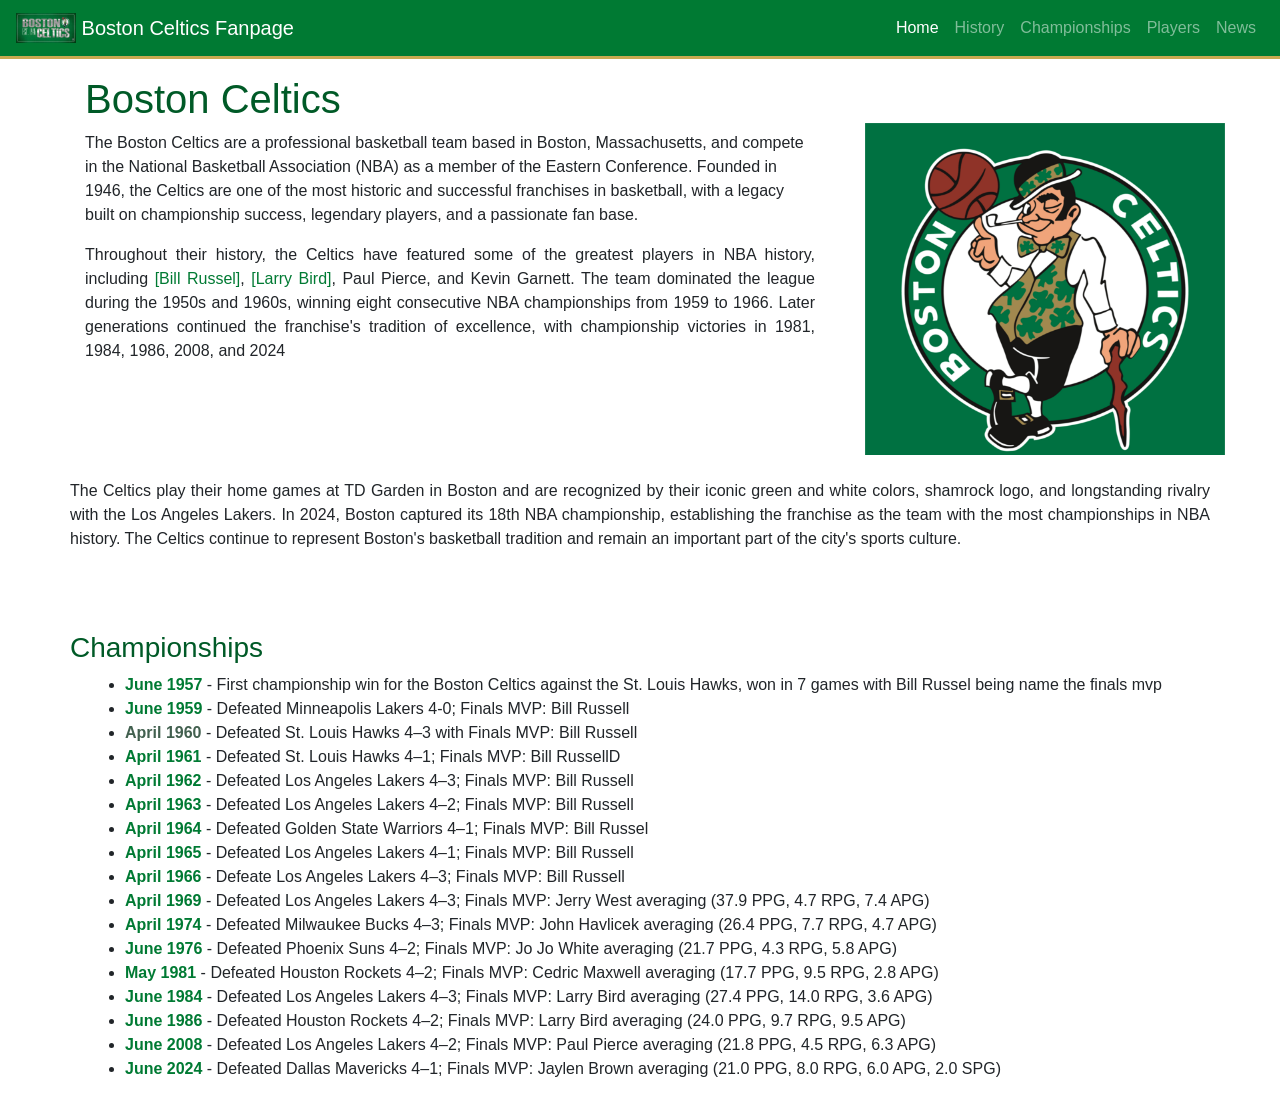
==== index.html @ cb319377 "wq" ====
<!doctype html>
<html lang="en">
  <head>
    <!-- Required meta tags -->
    <meta charset="utf-8">
    <meta name="viewport" content="width=device-width, initial-scale=1, shrink-to-fit=no">

    <!-- Bootstrap CSS -->
		<link rel="stylesheet" href="styles.css">
    <link rel="stylesheet" href="https://stackpath.bootstrapcdn.com/bootstrap/4.3.1/css/bootstrap.min.css" integrity="sha384-ggOyR0iXCbMQv3Xipma34MD+dH/1fQ784/j6cY/iJTQUOhcWr7x9JvoRxT2MZw1T" crossorigin="anonymous">

    <title>Tarikul Islam Papon's Homepage</title>
	<link rel="icon" href="img/icon.png" type="image/png" />
  </head>
  <body>
  	<!-- Navigation start -->
	<nav class="navbar navbar-expand-lg navbar-dark site-nav sticky-top">
	<a class="navbar-brand" href="index.html">
		<img src="img/5a8b44741927cd6b01dfcb63e30c7c65.jpg" width="60" height="30" class="d-inline-block align-top" alt="">
	  	Boston Celtics Fanpage
	</a>
  <button class="navbar-toggler" type="button" data-toggle="collapse" data-target="#navbarSupportedContent" aria-controls="navbarSupportedContent" aria-expanded="false" aria-label="Toggle navigation">
    <span class="navbar-toggler-icon"></span>
  </button>

 
  <div class="collapse navbar-collapse" id="navbarSupportedContent">
    <ul class="navbar-nav ml-auto text-right">
      <li class="nav-item active">
        <a class="nav-link" href="index.html">Home <span class="sr-only">(current)</span></a>
      </li>

      <!-- <li class="nav-item dropdown">
        <a class="nav-link dropdown-toggle" href="#" id="navbarDropdown" role="button" data-toggle="dropdown" aria-haspopup="true" aria-expanded="false">
          Research
        </a>
        <div class="dropdown-menu" aria-labelledby="navbarDropdown">
          <a class="dropdown-item" href="#research">Overview</a>
          <a class="dropdown-item" href="#projects">Current Projects</a>
          <a class="dropdown-item" href="publications.html">Publications</a>
        </div>
      </li> -->
      </li>
      <li class="nav-item">
        <a class="nav-link" href="history.html">History</a>
      </li>
      <li class="nav-item">
				<a class="nav-link" href="#championships">Championships</a>
      </li>
	  <li class="nav-item">
        <a class="nav-link" href="Players">Players</a>
      </li>
	  <li class="nav-item">
        <a class="nav-link" href='News' target="_blank">News</a>
      </li>
      <!--
      <li class="nav-item dropdown">
        <a class="nav-link dropdown-toggle" href="#" id="navbarDropdown" role="button" data-toggle="dropdown" aria-haspopup="true" aria-expanded="false">
          Projects
        </a>
        <div class="dropdown-menu" aria-labelledby="navbarDropdown">
          <a class="dropdown-item" href="#">Academic Projects</a>
          <a class="dropdown-item" href="#">Consultancy</a>
        </div>
      </li>
      <li class="nav-item">
        <a class="nav-link" href="#">Teaching</a>
      </li>
      <li class="nav-item">
        <a class="nav-link" href="#">Education</a>
      </li>
      <li class="nav-item">
        <a class="nav-link" href="#">Contact</a>
      </li>
  		-->
    </ul>
    
  </div>
</nav>

<!-- Navigation end -->
		<div class="container mt-3">
		  <div class="row">
		    <div class="col-lg-8 col-md-8">
		      <h1>Boston Celtics </h1
		      <p align="justify">
		      	The Boston Celtics are a professional basketball team based in Boston, Massachusetts, and compete in the National Basketball Association (NBA) as a member of the Eastern Conference. Founded in 1946, the Celtics are one of the most historic and successful franchises in basketball, with a legacy built on championship success, legendary players, and a passionate fan base. </p>

		      	<p align="justify">Throughout their history, the Celtics have featured some of the greatest players in NBA history, including <a href="https://en.wikipedia.org/wiki/Bill_Russell"> [Bill Russel]</a>, <a href="https://en.wikipedia.org/wiki/Larry_Bird"> [Larry Bird]</a>, Paul Pierce, and Kevin Garnett. The team dominated the league during the 1950s and 1960s, winning eight consecutive NBA championships from 1959 to 1966. Later generations continued the franchise's tradition of excellence, with championship victories in 1981, 1984, 1986, 2008, and 2024</p>
				<!-- <p> You can find my CV <a href='pdfs/CV_MTIP.pdf'>here</a>. </p><br/> -->	  
			  </div>
		    <div class="col-lg-4 col-md-4">
		    	<br/>
		      <img src="img/boston-celtics-1996-logo-png_seeklogo-536954.png" width="400" height="380" alt="">
		    </div>

		    <div 
		    	<p align="justify">The Celtics play their home games at TD Garden in Boston and are recognized by their iconic green and white colors, shamrock logo, and longstanding rivalry with the Los Angeles Lakers. In 2024, Boston captured its 18th NBA championship, establishing the franchise as the team with the most championships in NBA history. The Celtics continue to represent Boston's basketball tradition and remain an important part of the city's sports culture.</p><br/>

		    	<h3></h3>
		    	<ul>		    		
		
		    	</ul>
		    	<br/>

		    	<h3 id="championships">Championships</h3>
				  </ul>
				</div>
				<div class='legend-source'></div>
				</div>

				<style type='text/css'>
				  .my-legend .legend-title {
				    text-align: left;
				    margin-bottom: 8px;
				    font-weight: bold;
				    font-size: 90%;
				    }
				  .my-legend .legend-scale ul {
				    margin: 0;
				    padding: 0;
				    float: left;
				    list-style: none;
				    }
				  .my-legend .legend-scale ul li {
				    display: block;
				    float: left;
				    width: 100px;
				    margin-bottom: 6px;
				    text-align: center;
				    font-size: 80%;
				    list-style: none;
				    }
				  .my-legend ul.legend-labels li span {
				    display: block;
				    float: left;
				    height: 15px;
				    width: 100px;
				    }
				  .my-legend .legend-source {
				    font-size: 70%;
				    color: #999;
				    clear: both;
				    }
				  .my-legend a {
				    color: #777;
				    }
				</style>

				  <ul>
				  	<li><font color="Green"><b>June 1957</b></font> - First championship win for the Boston Celtics against the St. Louis Hawks, won in 7 games with Bill Russel being name the finals mvp</li>
				  	<li><font color="Green"><b>June 1959</b></font> - Defeated Minneapolis Lakers 4-0; Finals MVP: Bill Russell </li>
				  	<li><font color="Blue"><b>April 1960</b></font> - Defeated St. Louis Hawks 4–3 with Finals MVP: Bill Russell</li>				  	
				  	<li><font color="Green"><b>April 1961</b></font> - Defeated St. Louis Hawks 4–1; Finals MVP: Bill RussellD</li>
					<li><b><font color="Green">April 1962</font></b> - Defeated Los Angeles Lakers 4–3; Finals MVP: Bill Russell</li>
				  	<li><font color="Green"><b>April 1963</b></font> - Defeated Los Angeles Lakers 4–2; Finals MVP: Bill Russell </li>
				  	<li><font color="Green"><b>April 1964</b></font> - Defeated Golden State Warriors 4–1; Finals MVP: Bill Russel</li>
					<li><font color="Green"><b>April 1965</b></font> - Defeated Los Angeles Lakers 4–1; Finals MVP: Bill Russell</li>
				  	<li><font color="Green"><b>April 1966</b></font> - Defeate Los Angeles Lakers 4–3; Finals MVP: Bill Russell</li>
					<li><font color="Green"><b>April 1969</b></font> - Defeated Los Angeles Lakers 4–3; Finals MVP: Jerry West averaging (37.9 PPG, 4.7 RPG, 7.4 APG)</li>
					<li><font color="Green"><b>April 1974</b></font> - Defeated Milwaukee Bucks 4–3; Finals MVP: John Havlicek averaging (26.4 PPG, 7.7 RPG, 4.7 APG)</li>
					<li><font color="Green"><b>June 1976</b></font> - Defeated Phoenix Suns 4–2; Finals MVP: Jo Jo White averaging (21.7 PPG, 4.3 RPG, 5.8 APG) </li>
					<li><font color="Green"><b>May 1981</b></font> - Defeated Houston Rockets 4–2; Finals MVP: Cedric Maxwell averaging (17.7 PPG, 9.5 RPG, 2.8 APG)</li>
					<li><font color="Green"><b>June 1984</b></font> - Defeated Los Angeles Lakers 4–3; Finals MVP: Larry Bird averaging (27.4 PPG, 14.0 RPG, 3.6 APG)</li>
					<li><font color="Green"><b>June 1986</b></font> - Defeated Houston Rockets 4–2; Finals MVP: Larry Bird averaging (24.0 PPG, 9.7 RPG, 9.5 APG)</li>
					<li><font color="Green"><b>June 2008</b></font> - Defeated Los Angeles Lakers 4–2; Finals MVP: Paul Pierce averaging (21.8 PPG, 4.5 RPG, 6.3 APG)</li>
					<li><font color="Green"><b>June 2024</b></font> - Defeated Dallas Mavericks 4–1; Finals MVP: Jaylen Brown averaging (21.0 PPG, 8.0 RPG, 6.0 APG, 2.0 SPG)</li>
				  </ul>

			    <h3
---- styles.css ----
:root {
  --celtics-green: #007a33;
  --celtics-deep-green: #005a27;
  --celtics-gold: #c8a951;
  --page-background: #f7f9f6;
  --body-text: #26352d;
}

body {
  color: var(--body-text);
  background-color: var(--page-background);
}

.site-nav {
  background-color: var(--celtics-green);
  border-bottom: 3px solid var(--celtics-gold);
}

.site-nav .navbar-brand,
.site-nav .nav-link {
  color: #fff;
}

.site-nav .navbar-brand:hover,
.site-nav .nav-link:hover,
.site-nav .nav-link:focus {
  color: var(--celtics-gold);
}

a:not(.btn) {
  color: var(--celtics-green);
}

a:not(.btn):hover {
  color: var(--celtics-deep-green);
}

h1,
h2,
h3 {
  color: var(--celtics-deep-green);
}

.btn-primary {
  color: #fff;
  background-color: var(--celtics-green);
  border-color: var(--celtics-green);
}

.btn-primary:hover,
.btn-primary:focus {
  background-color: var(--celtics-deep-green);
  border-color: var(--celtics-deep-green);
}

.card {
  border-color: #d7e2d9;
}

.card-title {
  color: var(--celtics-deep-green);
}

font[color="Green"] {
  color: var(--celtics-green) !important;
}

font[color="Red"] {
  color: var(--celtics-gold) !important;
}

font[color="Blue"] {
  color: #42604f !important;
}

.my-legend ul.legend-labels li span[style*="background:Green"] {
  background: var(--celtics-green) !important;
}

.my-legend ul.legend-labels li span[style*="background:Red"] {
  background: var(--celtics-gold) !important;
}

.my-legend ul.legend-labels li span[style*="background:Blue"] {
  background: #42604f !important;
}
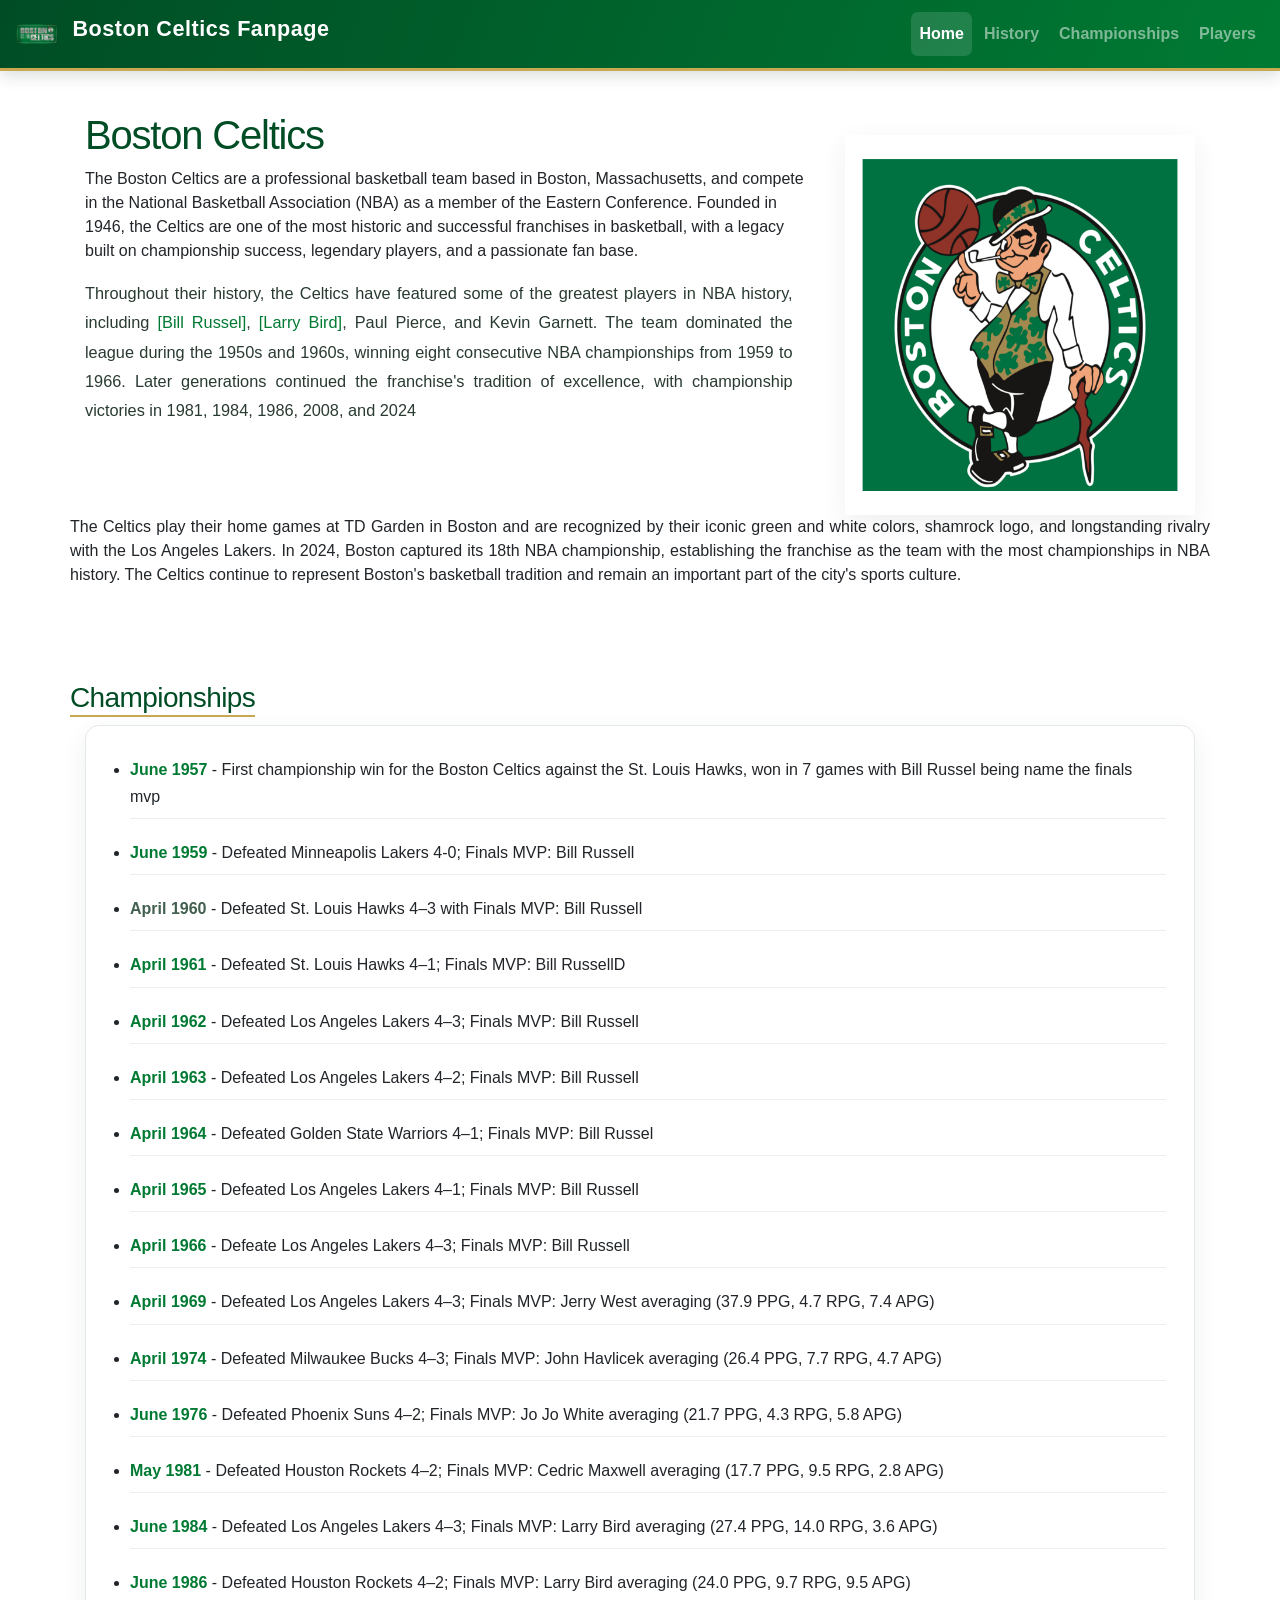
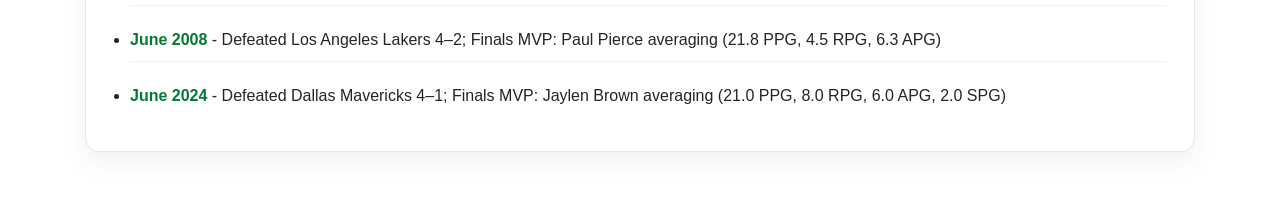
==== commit 62bb6596: "x" ====
--- a/index.html
+++ b/index.html
@@ -48,11 +48,9 @@
 				<a class="nav-link" href="#championships">Championships</a>
       </li>
 	  <li class="nav-item">
-        <a class="nav-link" href="Players">Players</a>
+		<a class="nav-link" href="Players.html">Players</a>
       </li>
-	  <li class="nav-item">
-        <a class="nav-link" href='News' target="_blank">News</a>
-      </li>
+
       <!--
       <li class="nav-item dropdown">
         <a class="nav-link dropdown-toggle" href="#" id="navbarDropdown" role="button" data-toggle="dropdown" aria-haspopup="true" aria-expanded="false">
--- a/styles.css
+++ b/styles.css
@@ -1,24 +1,61 @@
+
 :root {
   --celtics-green: #007a33;
-  --celtics-deep-green: #005a27;
+  --celtics-deep-green: #004d25;
+  --celtics-dark: #123524;
   --celtics-gold: #c8a951;
-  --page-background: #f7f9f6;
-  --body-text: #26352d;
+
+  --page-background: #f4f7f4;
+  --card-background: #ffffff;
+  --body-text: #293b31;
+  --muted-text: #718078;
+  --border-color: #e2eae4;
+
+  --shadow: 0 8px 24px rgba(0, 45, 20, 0.07);
+  --shadow-hover: 0 14px 32px rgba(0, 45, 20, 0.13);
+
+  --transition: all 0.25s ease;
+}
+
+/* General page styling */
+* {
+  box-sizing: border-box;
 }
 
 body {
+  margin: 0;
   color: var(--body-text);
-  background-color: var(--page-background);
-}
-
+  background: var(--page-background);
+  font-family: "Inter", "Segoe UI", Arial, sans-serif;
+  line-height: 1.7;
+  -webkit-font-smoothing: antialiased;
+}
+
+/* Navigation */
 .site-nav {
-  background-color: var(--celtics-green);
+  background: linear-gradient(
+    110deg,
+    var(--celtics-deep-green),
+    var(--celtics-green)
+  );
   border-bottom: 3px solid var(--celtics-gold);
-}
-
-.site-nav .navbar-brand,
+  box-shadow: 0 4px 16px rgba(0, 40, 18, 0.16);
+  padding: 12px 0;
+}
+
+.site-nav .navbar-brand {
+  color: #fff;
+  font-size: 1.35rem;
+  font-weight: 800;
+  letter-spacing: 0.5px;
+  transition: var(--transition);
+}
+
 .site-nav .nav-link {
-  color: #fff;
+  color: rgba(255, 255, 255, 0.88);
+  font-weight: 600;
+  padding: 10px 15px;
+  transition: var(--transition);
 }
 
 .site-nav .navbar-brand:hover,
@@ -27,52 +64,165 @@
   color: var(--celtics-gold);
 }
 
-a:not(.btn) {
-  color: var(--celtics-green);
-}
-
-a:not(.btn):hover {
-  color: var(--celtics-deep-green);
-}
-
+.site-nav .nav-link:hover {
+  transform: translateY(-2px);
+}
+
+/* Headings */
 h1,
 h2,
 h3 {
   color: var(--celtics-deep-green);
-}
-
+  font-weight: 800;
+  line-height: 1.2;
+  letter-spacing: -0.6px;
+}
+
+h1 {
+  font-size: clamp(2.2rem, 5vw, 3.5rem);
+}
+
+h2 {
+  font-size: clamp(1.7rem, 3vw, 2.3rem);
+  margin-bottom: 18px;
+}
+
+h3 {
+  font-size: 1.35rem;
+}
+
+/* Paragraphs */
+p {
+  color: var(--body-text);
+  line-height: 1.8;
+}
+
+small,
+.text-muted {
+  color: var(--muted-text) !important;
+}
+
+/* Links */
+a:not(.btn) {
+  color: var(--celtics-green);
+  text-decoration: none;
+  transition: var(--transition);
+}
+
+a:not(.btn):hover {
+  color: var(--celtics-deep-green);
+}
+
+/* Buttons */
 .btn-primary {
   color: #fff;
-  background-color: var(--celtics-green);
-  border-color: var(--celtics-green);
+  background: var(--celtics-green);
+  border: 1px solid var(--celtics-green);
+  border-radius: 8px;
+  padding: 11px 22px;
+  font-weight: 700;
+  transition: var(--transition);
 }
 
 .btn-primary:hover,
 .btn-primary:focus {
-  background-color: var(--celtics-deep-green);
+  color: #fff;
+  background: var(--celtics-deep-green);
   border-color: var(--celtics-deep-green);
-}
-
+  transform: translateY(-2px);
+  box-shadow: 0 6px 15px rgba(0, 90, 39, 0.2);
+}
+
+/* Cards */
 .card {
-  border-color: #d7e2d9;
+  background: var(--card-background);
+  border: 1px solid var(--border-color);
+  border-radius: 14px;
+  overflow: hidden;
+  box-shadow: var(--shadow);
+  transition: var(--transition);
+}
+
+.card:hover {
+  transform: translateY(-5px);
+  box-shadow: var(--shadow-hover);
+}
+
+.card-body {
+  padding: 22px;
 }
 
 .card-title {
   color: var(--celtics-deep-green);
-}
-
+  font-weight: 750;
+  margin-bottom: 12px;
+}
+
+.card img {
+  object-fit: cover;
+}
+
+/* Images */
+img {
+  max-width: 100%;
+}
+
+.img-fluid {
+  border-radius: 12px;
+}
+
+/* Tables */
+table {
+  background: #fff;
+  border-radius: 10px;
+  overflow: hidden;
+}
+
+thead {
+  background: var(--celtics-deep-green);
+  color: #fff;
+}
+
+th,
+td {
+  padding: 13px 16px !important;
+  border-color: var(--border-color) !important;
+}
+
+/* Forms */
+input,
+select,
+textarea {
+  border: 1px solid var(--border-color) !important;
+  border-radius: 8px !important;
+  padding: 10px 12px !important;
+}
+
+input:focus,
+select:focus,
+textarea:focus {
+  border-color: var(--celtics-green) !important;
+  box-shadow: 0 0 0 3px rgba(0, 122, 51, 0.12) !important;
+  outline: none;
+}
+
+/* Chart text colors */
+.text-green,
 font[color="Green"] {
   color: var(--celtics-green) !important;
 }
 
+.text-gold,
 font[color="Red"] {
   color: var(--celtics-gold) !important;
 }
 
+.text-muted-green,
 font[color="Blue"] {
   color: #42604f !important;
 }
 
+/* Chart legends */
 .my-legend ul.legend-labels li span[style*="background:Green"] {
   background: var(--celtics-green) !important;
 }
@@ -83,4 +233,166 @@
 
 .my-legend ul.legend-labels li span[style*="background:Blue"] {
   background: #42604f !important;
-}+}
+
+/* Section spacing */
+section {
+  padding-top: 35px;
+  padding-bottom: 35px;
+}
+
+/* Horizontal dividers */
+hr {
+  border: 0;
+  border-top: 1px solid var(--border-color);
+  margin: 30px 0;
+}
+
+/* Mobile improvements */
+@media (max-width: 768px) {
+  .site-nav {
+    padding: 8px 0;
+  }
+
+  .site-nav .nav-link {
+    padding: 8px 10px;
+  }
+
+  .card-body {
+    padding: 17px;
+  }
+
+  section {
+    padding-top: 22px;
+    padding-bottom: 22px;
+  }
+}
+
+
+/* Additional layout polish */
+.container {
+  max-width: 1120px;
+}
+
+main,
+.container.mt-3,
+.container.mt-4 {
+  padding-top: 24px;
+  padding-bottom: 48px;
+}
+
+h1 {
+  margin-top: 18px;
+  margin-bottom: 24px;
+  letter-spacing: -1.2px;
+}
+
+h2,
+h3 {
+  margin-top: 30px;
+  margin-bottom: 16px;
+}
+
+p {
+  max-width: 78ch;
+  font-size: 1.02rem;
+}
+
+.site-nav .navbar-brand img {
+  width: 42px;
+  height: 42px;
+  object-fit: contain;
+  border-radius: 50%;
+  margin-right: 8px;
+}
+
+.site-nav .nav-link {
+  border-radius: 7px;
+  margin-left: 4px;
+}
+
+.site-nav .nav-item.active .nav-link {
+  color: #fff;
+  background: rgba(255, 255, 255, 0.13);
+}
+
+.container img:not(.navbar-brand img) {
+  box-shadow: var(--shadow);
+}
+
+ul {
+  padding-left: 1.25rem;
+}
+
+main ul li,
+.container > ul li {
+  margin-bottom: 12px;
+  line-height: 1.7;
+}
+
+#championships {
+  padding-top: 14px;
+  border-bottom: 2px solid var(--celtics-gold);
+  display: inline-block;
+}
+
+#championships + ul,
+.container ul:has(font[color="Green"]) {
+  background: #fff;
+  border: 1px solid var(--border-color);
+  border-radius: 14px;
+  padding: 22px 28px 22px 44px;
+  box-shadow: var(--shadow);
+}
+
+#championships + ul li,
+.container ul:has(font[color="Green"]) li {
+  padding: 8px 0;
+  border-bottom: 1px solid #edf1ed;
+}
+
+#championships + ul li:last-child,
+.container ul:has(font[color="Green"]) li:last-child {
+  border-bottom: 0;
+}
+
+a:focus-visible,
+button:focus-visible {
+  outline: 3px solid rgba(200, 169, 81, 0.7);
+  outline-offset: 3px;
+}
+
+@media (max-width: 768px) {
+  .container {
+    padding-left: 20px;
+    padding-right: 20px;
+  }
+
+  .site-nav .navbar-brand {
+    font-size: 1.05rem;
+  }
+
+  .site-nav .navbar-brand img {
+    width: 34px;
+    height: 34px;
+  }
+
+  .container img {
+    height: auto;
+  }
+
+  #championships + ul,
+  .container ul:has(font[color="Green"]) {
+    padding: 16px 18px 16px 34px;
+  }
+}
+
+@media (prefers-reduced-motion: reduce) {
+  *,
+  *::before,
+  *::after {
+    scroll-behavior: auto !important;
+    transition-duration: 0.01ms !important;
+    animation-duration: 0.01ms !important;
+  }
+}
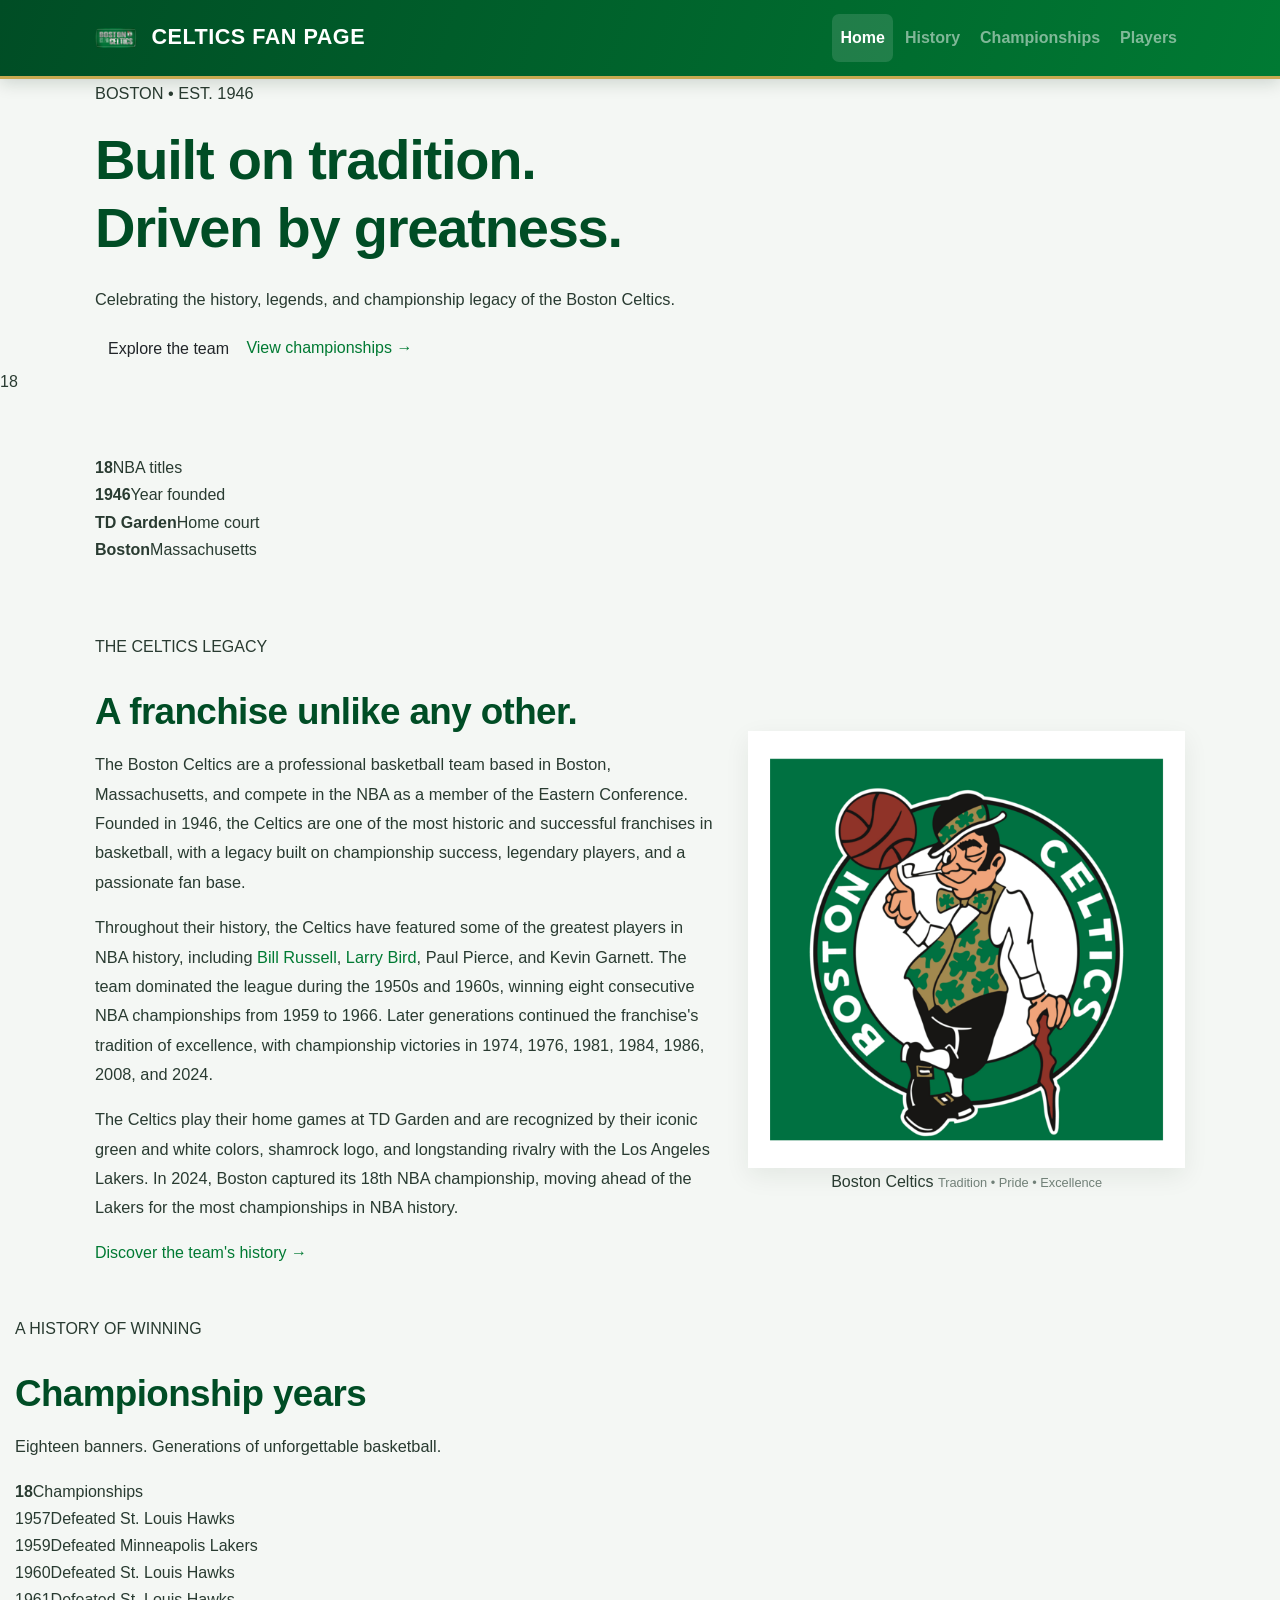
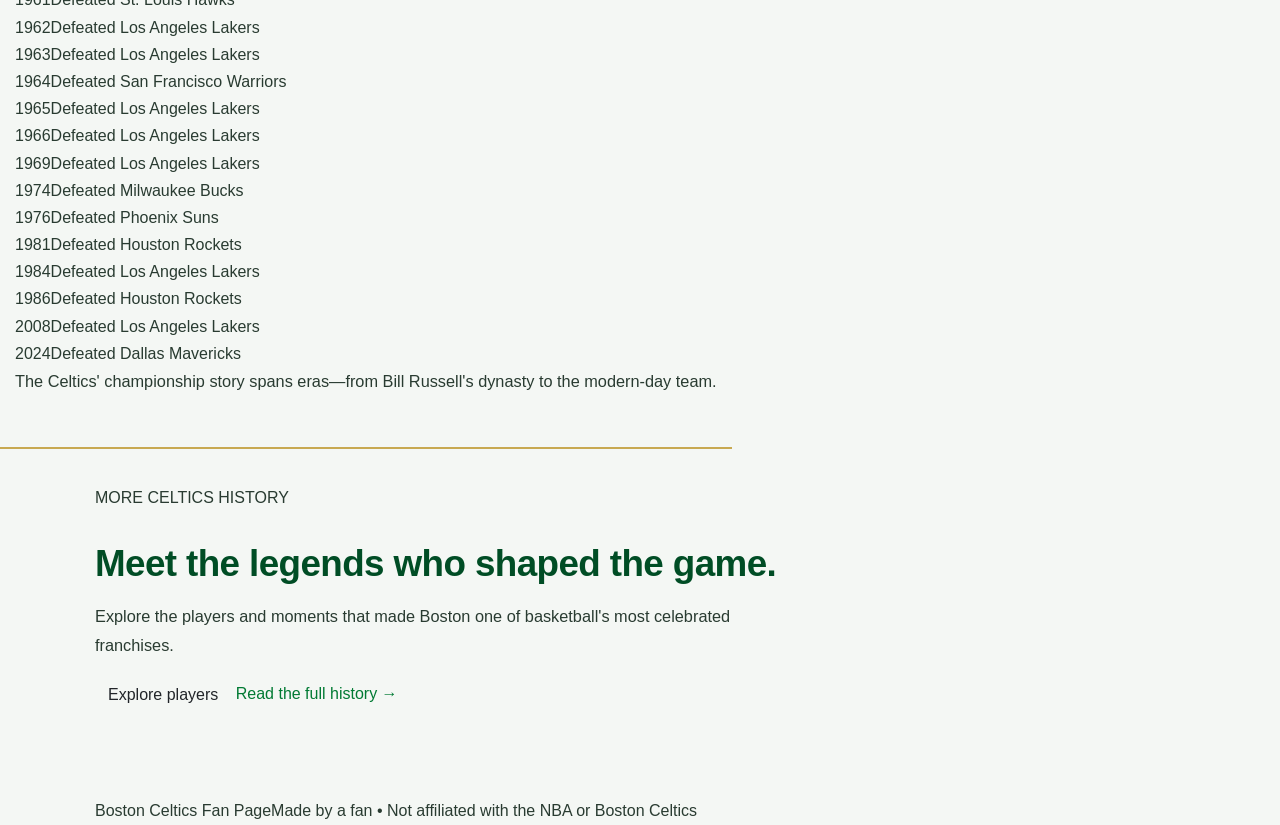
==== commit c6f3bf7d: "Redesign Celtics homepage layout" ====
--- a/index.html
+++ b/index.html
@@ -1,168 +1,129 @@
 <!doctype html>
 <html lang="en">
-  <head>
-    <!-- Required meta tags -->
-    <meta charset="utf-8">
-    <meta name="viewport" content="width=device-width, initial-scale=1, shrink-to-fit=no">
+<head>
+  <meta charset="utf-8">
+  <meta name="viewport" content="width=device-width, initial-scale=1">
+  <meta name="description" content="A fan-made Boston Celtics website celebrating the team's history, championships, and legendary players.">
+  <title>Boston Celtics | Fan Page</title>
+  <link rel="icon" href="img/icon.png" type="image/png">
+  <link rel="stylesheet" href="https://stackpath.bootstrapcdn.com/bootstrap/4.3.1/css/bootstrap.min.css" integrity="sha384-ggOyR0iXCbMQv3Xipma34MD+dH/1fQ784/j6cY/iJTQUOhcWr7x9JvoRxT2MZw1T" crossorigin="anonymous">
+  <link rel="stylesheet" href="styles.css">
+</head>
+<body class="home-page">
+  <nav class="navbar navbar-expand-lg navbar-dark site-nav sticky-top">
+    <div class="container">
+      <a class="navbar-brand" href="index.html">
+        <img src="img/5a8b44741927cd6b01dfcb63e30c7c65.jpg" alt="Boston Celtics logo">
+        <span>CELTICS <span class="brand-light">FAN PAGE</span></span>
+      </a>
+      <button class="navbar-toggler" type="button" data-toggle="collapse" data-target="#mainNav" aria-controls="mainNav" aria-expanded="false" aria-label="Toggle navigation">
+        <span class="navbar-toggler-icon"></span>
+      </button>
+      <div class="collapse navbar-collapse" id="mainNav">
+        <ul class="navbar-nav ml-auto">
+          <li class="nav-item active"><a class="nav-link" href="index.html" aria-current="page">Home</a></li>
+          <li class="nav-item"><a class="nav-link" href="history.html">History</a></li>
+          <li class="nav-item"><a class="nav-link" href="#championships">Championships</a></li>
+          <li class="nav-item"><a class="nav-link" href="Players.html">Players</a></li>
+        </ul>
+      </div>
+    </div>
+  </nav>
 
-    <!-- Bootstrap CSS -->
-		<link rel="stylesheet" href="styles.css">
-    <link rel="stylesheet" href="https://stackpath.bootstrapcdn.com/bootstrap/4.3.1/css/bootstrap.min.css" integrity="sha384-ggOyR0iXCbMQv3Xipma34MD+dH/1fQ784/j6cY/iJTQUOhcWr7x9JvoRxT2MZw1T" crossorigin="anonymous">
+  <header class="celtics-hero">
+    <div class="hero-shade"></div>
+    <div class="container hero-content">
+      <p class="eyebrow">BOSTON • EST. 1946</p>
+      <h1>Built on <span>tradition.</span><br>Driven by greatness.</h1>
+      <p class="hero-lead">Celebrating the history, legends, and championship legacy of the Boston Celtics.</p>
+      <div class="hero-actions">
+        <a class="btn btn-celtics" href="#about">Explore the team</a>
+        <a class="hero-text-link" href="#championships">View championships <span aria-hidden="true">→</span></a>
+      </div>
+    </div>
+    <div class="hero-mark" aria-hidden="true">18</div>
+  </header>
 
-    <title>Tarikul Islam Papon's Homepage</title>
-	<link rel="icon" href="img/icon.png" type="image/png" />
-  </head>
-  <body>
-  	<!-- Navigation start -->
-	<nav class="navbar navbar-expand-lg navbar-dark site-nav sticky-top">
-	<a class="navbar-brand" href="index.html">
-		<img src="img/5a8b44741927cd6b01dfcb63e30c7c65.jpg" width="60" height="30" class="d-inline-block align-top" alt="">
-	  	Boston Celtics Fanpage
-	</a>
-  <button class="navbar-toggler" type="button" data-toggle="collapse" data-target="#navbarSupportedContent" aria-controls="navbarSupportedContent" aria-expanded="false" aria-label="Toggle navigation">
-    <span class="navbar-toggler-icon"></span>
-  </button>
+  <main>
+    <section class="container stats-strip" aria-label="Team facts">
+      <div class="stat-item"><strong>18</strong><span>NBA titles</span></div>
+      <div class="stat-item"><strong>1946</strong><span>Year founded</span></div>
+      <div class="stat-item"><strong>TD Garden</strong><span>Home court</span></div>
+      <div class="stat-item"><strong>Boston</strong><span>Massachusetts</span></div>
+    </section>
 
- 
-  <div class="collapse navbar-collapse" id="navbarSupportedContent">
-    <ul class="navbar-nav ml-auto text-right">
-      <li class="nav-item active">
-        <a class="nav-link" href="index.html">Home <span class="sr-only">(current)</span></a>
-      </li>
+    <section class="container home-section" id="about">
+      <div class="section-kicker">THE CELTICS LEGACY</div>
+      <div class="row align-items-center">
+        <div class="col-lg-7">
+          <h2>A franchise unlike any other.</h2>
+          <p>The Boston Celtics are a professional basketball team based in Boston, Massachusetts, and compete in the NBA as a member of the Eastern Conference. Founded in 1946, the Celtics are one of the most historic and successful franchises in basketball, with a legacy built on championship success, legendary players, and a passionate fan base.</p>
+          <p>Throughout their history, the Celtics have featured some of the greatest players in NBA history, including <a href="https://en.wikipedia.org/wiki/Bill_Russell">Bill Russell</a>, <a href="https://en.wikipedia.org/wiki/Larry_Bird">Larry Bird</a>, Paul Pierce, and Kevin Garnett. The team dominated the league during the 1950s and 1960s, winning eight consecutive NBA championships from 1959 to 1966. Later generations continued the franchise's tradition of excellence, with championship victories in 1974, 1976, 1981, 1984, 1986, 2008, and 2024.</p>
+          <p>The Celtics play their home games at TD Garden and are recognized by their iconic green and white colors, shamrock logo, and longstanding rivalry with the Los Angeles Lakers. In 2024, Boston captured its 18th NBA championship, moving ahead of the Lakers for the most championships in NBA history.</p>
+          <a class="inline-link" href="history.html">Discover the team's history <span aria-hidden="true">→</span></a>
+        </div>
+        <div class="col-lg-5 text-center">
+          <div class="logo-feature">
+            <img src="img/boston-celtics-1996-logo-png_seeklogo-536954.png" alt="Boston Celtics shamrock logo">
+            <span>Boston Celtics</span>
+            <small>Tradition • Pride • Excellence</small>
+          </div>
+        </div>
+      </div>
+    </section>
 
-      <!-- <li class="nav-item dropdown">
-        <a class="nav-link dropdown-toggle" href="#" id="navbarDropdown" role="button" data-toggle="dropdown" aria-haspopup="true" aria-expanded="false">
-          Research
-        </a>
-        <div class="dropdown-menu" aria-labelledby="navbarDropdown">
-          <a class="dropdown-item" href="#research">Overview</a>
-          <a class="dropdown-item" href="#projects">Current Projects</a>
-          <a class="dropdown-item" href="publications.html">Publications</a>
+    <section class="championship-section" id="championships">
+      <div class="container">
+        <div class="section-kicker">A HISTORY OF WINNING</div>
+        <div class="section-heading-row">
+          <div>
+            <h2>Championship years</h2>
+            <p class="section-intro">Eighteen banners. Generations of unforgettable basketball.</p>
+          </div>
+          <div class="title-count"><strong>18</strong><span>Championships</span></div>
         </div>
-      </li> -->
-      </li>
-      <li class="nav-item">
-        <a class="nav-link" href="history.html">History</a>
-      </li>
-      <li class="nav-item">
-				<a class="nav-link" href="#championships">Championships</a>
-      </li>
-	  <li class="nav-item">
-		<a class="nav-link" href="Players.html">Players</a>
-      </li>
+        <div class="championship-grid">
+          <article class="title-card"><span class="title-year">1957</span><span class="title-opponent">Defeated St. Louis Hawks</span></article>
+          <article class="title-card"><span class="title-year">1959</span><span class="title-opponent">Defeated Minneapolis Lakers</span></article>
+          <article class="title-card"><span class="title-year">1960</span><span class="title-opponent">Defeated St. Louis Hawks</span></article>
+          <article class="title-card"><span class="title-year">1961</span><span class="title-opponent">Defeated St. Louis Hawks</span></article>
+          <article class="title-card"><span class="title-year">1962</span><span class="title-opponent">Defeated Los Angeles Lakers</span></article>
+          <article class="title-card"><span class="title-year">1963</span><span class="title-opponent">Defeated Los Angeles Lakers</span></article>
+          <article class="title-card"><span class="title-year">1964</span><span class="title-opponent">Defeated San Francisco Warriors</span></article>
+          <article class="title-card"><span class="title-year">1965</span><span class="title-opponent">Defeated Los Angeles Lakers</span></article>
+          <article class="title-card"><span class="title-year">1966</span><span class="title-opponent">Defeated Los Angeles Lakers</span></article>
+          <article class="title-card"><span class="title-year">1969</span><span class="title-opponent">Defeated Los Angeles Lakers</span></article>
+          <article class="title-card"><span class="title-year">1974</span><span class="title-opponent">Defeated Milwaukee Bucks</span></article>
+          <article class="title-card"><span class="title-year">1976</span><span class="title-opponent">Defeated Phoenix Suns</span></article>
+          <article class="title-card"><span class="title-year">1981</span><span class="title-opponent">Defeated Houston Rockets</span></article>
+          <article class="title-card"><span class="title-year">1984</span><span class="title-opponent">Defeated Los Angeles Lakers</span></article>
+          <article class="title-card"><span class="title-year">1986</span><span class="title-opponent">Defeated Houston Rockets</span></article>
+          <article class="title-card"><span class="title-year">2008</span><span class="title-opponent">Defeated Los Angeles Lakers</span></article>
+          <article class="title-card"><span class="title-year">2024</span><span class="title-opponent">Defeated Dallas Mavericks</span></article>
+        </div>
+        <p class="championship-note">The Celtics' championship story spans eras—from Bill Russell's dynasty to the modern-day team.</p>
+      </div>
+    </section>
 
-      <!--
-      <li class="nav-item dropdown">
-        <a class="nav-link dropdown-toggle" href="#" id="navbarDropdown" role="button" data-toggle="dropdown" aria-haspopup="true" aria-expanded="false">
-          Projects
-        </a>
-        <div class="dropdown-menu" aria-labelledby="navbarDropdown">
-          <a class="dropdown-item" href="#">Academic Projects</a>
-          <a class="dropdown-item" href="#">Consultancy</a>
-        </div>
-      </li>
-      <li class="nav-item">
-        <a class="nav-link" href="#">Teaching</a>
-      </li>
-      <li class="nav-item">
-        <a class="nav-link" href="#">Education</a>
-      </li>
-      <li class="nav-item">
-        <a class="nav-link" href="#">Contact</a>
-      </li>
-  		-->
-    </ul>
-    
-  </div>
-</nav>
+    <section class="container home-cta">
+      <div>
+        <div class="section-kicker">MORE CELTICS HISTORY</div>
+        <h2>Meet the legends who shaped the game.</h2>
+        <p>Explore the players and moments that made Boston one of basketball's most celebrated franchises.</p>
+      </div>
+      <div class="cta-actions">
+        <a class="btn btn-celtics" href="Players.html">Explore players</a>
+        <a class="inline-link" href="history.html">Read the full history <span aria-hidden="true">→</span></a>
+      </div>
+    </section>
+  </main>
 
-<!-- Navigation end -->
-		<div class="container mt-3">
-		  <div class="row">
-		    <div class="col-lg-8 col-md-8">
-		      <h1>Boston Celtics </h1
-		      <p align="justify">
-		      	The Boston Celtics are a professional basketball team based in Boston, Massachusetts, and compete in the National Basketball Association (NBA) as a member of the Eastern Conference. Founded in 1946, the Celtics are one of the most historic and successful franchises in basketball, with a legacy built on championship success, legendary players, and a passionate fan base. </p>
+  <footer class="site-footer">
+    <div class="container"><span>Boston Celtics Fan Page</span><span>Made by a fan • Not affiliated with the NBA or Boston Celtics</span></div>
+  </footer>
 
-		      	<p align="justify">Throughout their history, the Celtics have featured some of the greatest players in NBA history, including <a href="https://en.wikipedia.org/wiki/Bill_Russell"> [Bill Russel]</a>, <a href="https://en.wikipedia.org/wiki/Larry_Bird"> [Larry Bird]</a>, Paul Pierce, and Kevin Garnett. The team dominated the league during the 1950s and 1960s, winning eight consecutive NBA championships from 1959 to 1966. Later generations continued the franchise's tradition of excellence, with championship victories in 1981, 1984, 1986, 2008, and 2024</p>
-				<!-- <p> You can find my CV <a href='pdfs/CV_MTIP.pdf'>here</a>. </p><br/> -->	  
-			  </div>
-		    <div class="col-lg-4 col-md-4">
-		    	<br/>
-		      <img src="img/boston-celtics-1996-logo-png_seeklogo-536954.png" width="400" height="380" alt="">
-		    </div>
-
-		    <div 
-		    	<p align="justify">The Celtics play their home games at TD Garden in Boston and are recognized by their iconic green and white colors, shamrock logo, and longstanding rivalry with the Los Angeles Lakers. In 2024, Boston captured its 18th NBA championship, establishing the franchise as the team with the most championships in NBA history. The Celtics continue to represent Boston's basketball tradition and remain an important part of the city's sports culture.</p><br/>
-
-		    	<h3></h3>
-		    	<ul>		    		
-		
-		    	</ul>
-		    	<br/>
-
-		    	<h3 id="championships">Championships</h3>
-				  </ul>
-				</div>
-				<div class='legend-source'></div>
-				</div>
-
-				<style type='text/css'>
-				  .my-legend .legend-title {
-				    text-align: left;
-				    margin-bottom: 8px;
-				    font-weight: bold;
-				    font-size: 90%;
-				    }
-				  .my-legend .legend-scale ul {
-				    margin: 0;
-				    padding: 0;
-				    float: left;
-				    list-style: none;
-				    }
-				  .my-legend .legend-scale ul li {
-				    display: block;
-				    float: left;
-				    width: 100px;
-				    margin-bottom: 6px;
-				    text-align: center;
-				    font-size: 80%;
-				    list-style: none;
-				    }
-				  .my-legend ul.legend-labels li span {
-				    display: block;
-				    float: left;
-				    height: 15px;
-				    width: 100px;
-				    }
-				  .my-legend .legend-source {
-				    font-size: 70%;
-				    color: #999;
-				    clear: both;
-				    }
-				  .my-legend a {
-				    color: #777;
-				    }
-				</style>
-
-				  <ul>
-				  	<li><font color="Green"><b>June 1957</b></font> - First championship win for the Boston Celtics against the St. Louis Hawks, won in 7 games with Bill Russel being name the finals mvp</li>
-				  	<li><font color="Green"><b>June 1959</b></font> - Defeated Minneapolis Lakers 4-0; Finals MVP: Bill Russell </li>
-				  	<li><font color="Blue"><b>April 1960</b></font> - Defeated St. Louis Hawks 4–3 with Finals MVP: Bill Russell</li>				  	
-				  	<li><font color="Green"><b>April 1961</b></font> - Defeated St. Louis Hawks 4–1; Finals MVP: Bill RussellD</li>
-					<li><b><font color="Green">April 1962</font></b> - Defeated Los Angeles Lakers 4–3; Finals MVP: Bill Russell</li>
-				  	<li><font color="Green"><b>April 1963</b></font> - Defeated Los Angeles Lakers 4–2; Finals MVP: Bill Russell </li>
-				  	<li><font color="Green"><b>April 1964</b></font> - Defeated Golden State Warriors 4–1; Finals MVP: Bill Russel</li>
-					<li><font color="Green"><b>April 1965</b></font> - Defeated Los Angeles Lakers 4–1; Finals MVP: Bill Russell</li>
-				  	<li><font color="Green"><b>April 1966</b></font> - Defeate Los Angeles Lakers 4–3; Finals MVP: Bill Russell</li>
-					<li><font color="Green"><b>April 1969</b></font> - Defeated Los Angeles Lakers 4–3; Finals MVP: Jerry West averaging (37.9 PPG, 4.7 RPG, 7.4 APG)</li>
-					<li><font color="Green"><b>April 1974</b></font> - Defeated Milwaukee Bucks 4–3; Finals MVP: John Havlicek averaging (26.4 PPG, 7.7 RPG, 4.7 APG)</li>
-					<li><font color="Green"><b>June 1976</b></font> - Defeated Phoenix Suns 4–2; Finals MVP: Jo Jo White averaging (21.7 PPG, 4.3 RPG, 5.8 APG) </li>
-					<li><font color="Green"><b>May 1981</b></font> - Defeated Houston Rockets 4–2; Finals MVP: Cedric Maxwell averaging (17.7 PPG, 9.5 RPG, 2.8 APG)</li>
-					<li><font color="Green"><b>June 1984</b></font> - Defeated Los Angeles Lakers 4–3; Finals MVP: Larry Bird averaging (27.4 PPG, 14.0 RPG, 3.6 APG)</li>
-					<li><font color="Green"><b>June 1986</b></font> - Defeated Houston Rockets 4–2; Finals MVP: Larry Bird averaging (24.0 PPG, 9.7 RPG, 9.5 APG)</li>
-					<li><font color="Green"><b>June 2008</b></font> - Defeated Los Angeles Lakers 4–2; Finals MVP: Paul Pierce averaging (21.8 PPG, 4.5 RPG, 6.3 APG)</li>
-					<li><font color="Green"><b>June 2024</b></font> - Defeated Dallas Mavericks 4–1; Finals MVP: Jaylen Brown averaging (21.0 PPG, 8.0 RPG, 6.0 APG, 2.0 SPG)</li>
-				  </ul>
-
-			    <h3 +  <script src="https://code.jquery.com/jquery-3.3.1.slim.min.js" integrity="sha384-q8i/X+965DzO0rT7abK41JStQIAqVgRVzpbzo5smXKp4YfRvH+8abtTE1Pi6jizo" crossorigin="anonymous"></script>
+  <script src="https://cdnjs.cloudflare.com/ajax/libs/popper.js/1.14.7/umd/popper.min.js" integrity="sha384-UO2eT0CpHqdSJQ6hJty5KVphtPhzWj9WO1clHTMGa3JDZwrnQq4sF86dIHNDz0W1" crossorigin="anonymous"></script>
+  <script src="https://stackpath.bootstrapcdn.com/bootstrap/4.3.1/js/bootstrap.min.js" integrity="sha384-JjSmVgyd0p3pXB1rRibZUAYoIIy6OrQ6VrjIEaFf/nJGzIxFDsf4x0xIM+B07jRM" crossorigin="anonymous"></script>
+</body>
+</html>
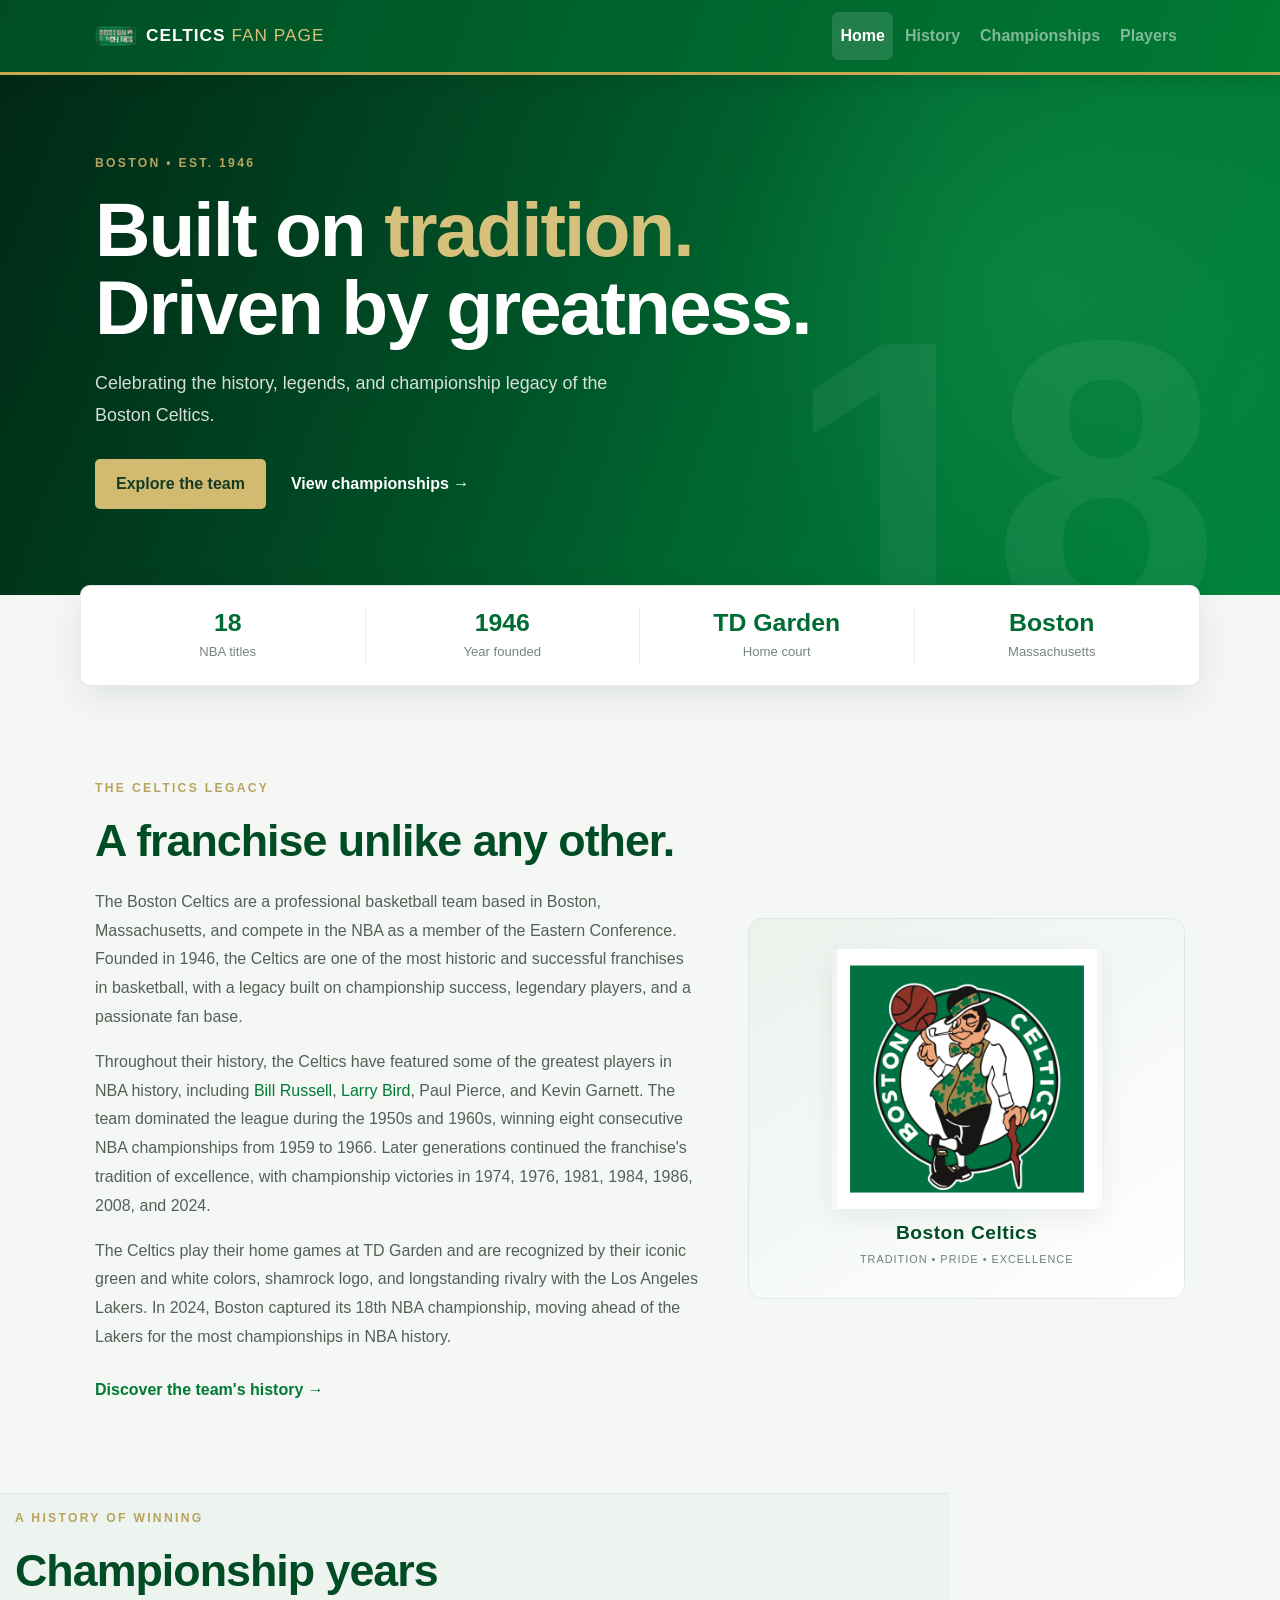
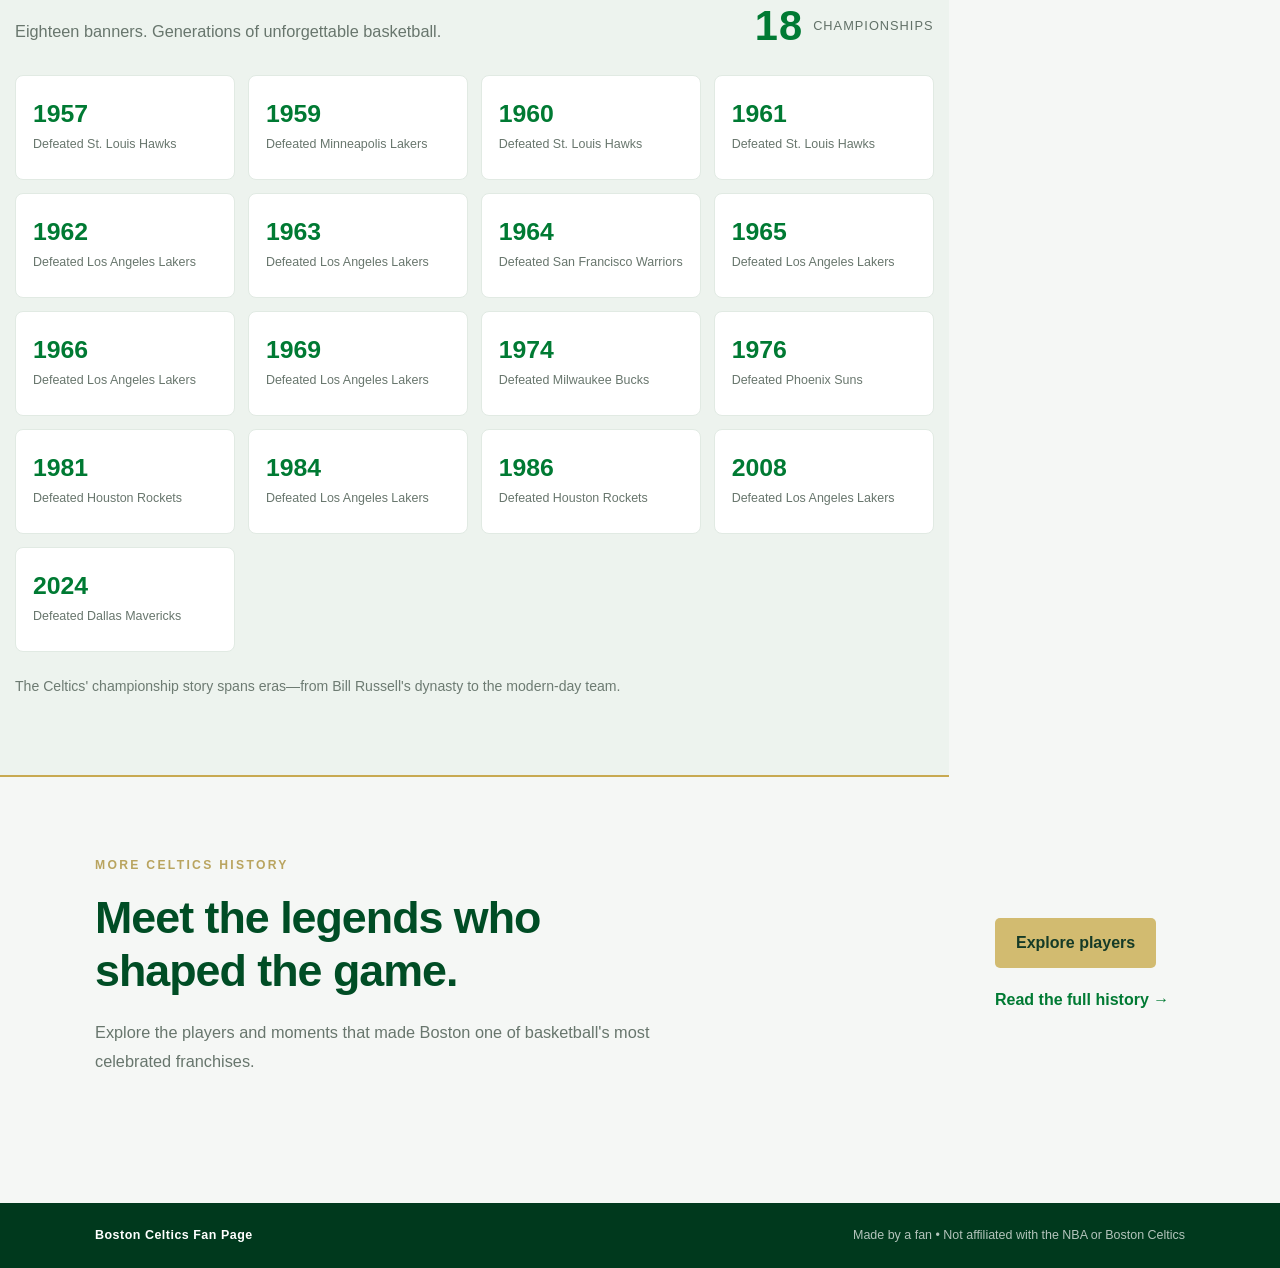
==== commit 6a81b872: "home" ====
--- a/index.html
+++ b/index.html
@@ -126,4 +126,4 @@
   <script src="https://cdnjs.cloudflare.com/ajax/libs/popper.js/1.14.7/umd/popper.min.js" integrity="sha384-UO2eT0CpHqdSJQ6hJty5KVphtPhzWj9WO1clHTMGa3JDZwrnQq4sF86dIHNDz0W1" crossorigin="anonymous"></script>
   <script src="https://stackpath.bootstrapcdn.com/bootstrap/4.3.1/js/bootstrap.min.js" integrity="sha384-JjSmVgyd0p3pXB1rRibZUAYoIIy6OrQ6VrjIEaFf/nJGzIxFDsf4x0xIM+B07jRM" crossorigin="anonymous"></script>
 </body>
-</html>
+</html>
--- a/styles.css
+++ b/styles.css
@@ -267,132 +267,252 @@
     padding-bottom: 22px;
   }
 }
-
-
-/* Additional layout polish */
-.container {
-  max-width: 1120px;
-}
-
-main,
-.container.mt-3,
-.container.mt-4 {
-  padding-top: 24px;
-  padding-bottom: 48px;
-}
-
-h1 {
-  margin-top: 18px;
-  margin-bottom: 24px;
-  letter-spacing: -1.2px;
-}
-
-h2,
-h3 {
-  margin-top: 30px;
-  margin-bottom: 16px;
-}
-
-p {
-  max-width: 78ch;
-  font-size: 1.02rem;
-}
-
-.site-nav .navbar-brand img {
-  width: 42px;
-  height: 42px;
-  object-fit: contain;
-  border-radius: 50%;
-  margin-right: 8px;
-}
-
-.site-nav .nav-link {
-  border-radius: 7px;
-  margin-left: 4px;
-}
-
-.site-nav .nav-item.active .nav-link {
-  color: #fff;
-  background: rgba(255, 255, 255, 0.13);
-}
-
-.container img:not(.navbar-brand img) {
-  box-shadow: var(--shadow);
-}
-
-ul {
-  padding-left: 1.25rem;
-}
-
-main ul li,
-.container > ul li {
-  margin-bottom: 12px;
-  line-height: 1.7;
-}
-
-#championships {
-  padding-top: 14px;
-  border-bottom: 2px solid var(--celtics-gold);
-  display: inline-block;
-}
-
-#championships + ul,
-.container ul:has(font[color="Green"]) {
-  background: #fff;
-  border: 1px solid var(--border-color);
-  border-radius: 14px;
-  padding: 22px 28px 22px 44px;
-  box-shadow: var(--shadow);
-}
-
-#championships + ul li,
-.container ul:has(font[color="Green"]) li {
-  padding: 8px 0;
-  border-bottom: 1px solid #edf1ed;
-}
-
-#championships + ul li:last-child,
-.container ul:has(font[color="Green"]) li:last-child {
-  border-bottom: 0;
-}
-
-a:focus-visible,
-button:focus-visible {
-  outline: 3px solid rgba(200, 169, 81, 0.7);
-  outline-offset: 3px;
-}
-
-@media (max-width: 768px) {
-  .container {
-    padding-left: 20px;
-    padding-right: 20px;
-  }
-
-  .site-nav .navbar-brand {
-    font-size: 1.05rem;
-  }
-
-  .site-nav .navbar-brand img {
-    width: 34px;
-    height: 34px;
-  }
-
-  .container img {
-    height: auto;
-  }
-
-  #championships + ul,
-  .container ul:has(font[color="Green"]) {
-    padding: 16px 18px 16px 34px;
-  }
-}
-
-@media (prefers-reduced-motion: reduce) {
-  *,
-  *::before,
-  *::after {
-    scroll-behavior: auto !important;
-    transition-duration: 0.01ms !important;
-    animation-duration: 0.01ms !important;
-  }
-}
+
+
+/* Additional layout polish */
+.container {
+  max-width: 1120px;
+}
+
+main,
+.container.mt-3,
+.container.mt-4 {
+  padding-top: 24px;
+  padding-bottom: 48px;
+}
+
+h1 {
+  margin-top: 18px;
+  margin-bottom: 24px;
+  letter-spacing: -1.2px;
+}
+
+h2,
+h3 {
+  margin-top: 30px;
+  margin-bottom: 16px;
+}
+
+p {
+  max-width: 78ch;
+  font-size: 1.02rem;
+}
+
+.site-nav .navbar-brand img {
+  width: 42px;
+  height: 42px;
+  object-fit: contain;
+  border-radius: 50%;
+  margin-right: 8px;
+}
+
+.site-nav .nav-link {
+  border-radius: 7px;
+  margin-left: 4px;
+}
+
+.site-nav .nav-item.active .nav-link {
+  color: #fff;
+  background: rgba(255, 255, 255, 0.13);
+}
+
+.container img:not(.navbar-brand img) {
+  box-shadow: var(--shadow);
+}
+
+ul {
+  padding-left: 1.25rem;
+}
+
+main ul li,
+.container > ul li {
+  margin-bottom: 12px;
+  line-height: 1.7;
+}
+
+#championships {
+  padding-top: 14px;
+  border-bottom: 2px solid var(--celtics-gold);
+  display: inline-block;
+}
+
+#championships + ul,
+.container ul:has(font[color="Green"]) {
+  background: #fff;
+  border: 1px solid var(--border-color);
+  border-radius: 14px;
+  padding: 22px 28px 22px 44px;
+  box-shadow: var(--shadow);
+}
+
+#championships + ul li,
+.container ul:has(font[color="Green"]) li {
+  padding: 8px 0;
+  border-bottom: 1px solid #edf1ed;
+}
+
+#championships + ul li:last-child,
+.container ul:has(font[color="Green"]) li:last-child {
+  border-bottom: 0;
+}
+
+a:focus-visible,
+button:focus-visible {
+  outline: 3px solid rgba(200, 169, 81, 0.7);
+  outline-offset: 3px;
+}
+
+@media (max-width: 768px) {
+  .container {
+    padding-left: 20px;
+    padding-right: 20px;
+  }
+
+  .site-nav .navbar-brand {
+    font-size: 1.05rem;
+  }
+
+  .site-nav .navbar-brand img {
+    width: 34px;
+    height: 34px;
+  }
+
+  .container img {
+    height: auto;
+  }
+
+  #championships + ul,
+  .container ul:has(font[color="Green"]) {
+    padding: 16px 18px 16px 34px;
+  }
+}
+
+@media (prefers-reduced-motion: reduce) {
+  *,
+  *::before,
+  *::after {
+    scroll-behavior: auto !important;
+    transition-duration: 0.01ms !important;
+    animation-duration: 0.01ms !important;
+  }
+}
+
+
+/* Homepage redesign */
+.home-page { background: #f5f7f5; }
+.home-page .site-nav { padding: 10px 0; }
+.home-page .navbar-brand { display: flex; align-items: center; gap: 9px; font-size: 1.08rem; letter-spacing: 1px; }
+.home-page .navbar-brand img { width: 42px; height: 42px; object-fit: contain; margin: 0; border-radius: 50%; }
+.home-page .brand-light { color: #d8c17a; font-weight: 500; }
+.home-page .celtics-hero {
+  min-height: 490px; position: relative; overflow: hidden; display: flex; align-items: center;
+  color: #fff; background: radial-gradient(circle at 82% 42%, rgba(17,145,72,.55), transparent 30%),
+  linear-gradient(115deg, #002f19 0%, #006b32 58%, #00843c 100%);
+}
+.home-page .hero-shade { position: absolute; inset: 0; background: linear-gradient(90deg, rgba(0,25,13,.28), transparent 75%); }
+.home-page .hero-content { position: relative; z-index: 1; padding-top: 78px; padding-bottom: 86px; }
+.home-page .eyebrow, .home-page .section-kicker { color: #b9a45f; font-size: .76rem; font-weight: 800; letter-spacing: 2.3px; margin-bottom: 15px; }
+.home-page .celtics-hero h1 { color: #fff; font-size: clamp(2.8rem, 6vw, 5rem); line-height: 1.02; letter-spacing: -2px; margin: 0 0 20px; }
+.home-page .celtics-hero h1 span { color: #d6c17c; }
+.home-page .hero-lead { max-width: 560px; color: rgba(255,255,255,.83); font-size: 1.12rem; margin-bottom: 28px; }
+.home-page .hero-actions { display: flex; align-items: center; flex-wrap: wrap; gap: 25px; }
+.home-page .btn-celtics { display: inline-block; background: #d2bb70; color: #153b27; border: 0; border-radius: 5px; padding: 13px 21px; font-weight: 800; transition: .2s ease; }
+.home-page .btn-celtics:hover { background: #ead99d; color: #153b27; transform: translateY(-2px); text-decoration: none; }
+.home-page .hero-text-link { color: #fff; font-weight: 700; }
+.home-page .hero-text-link:hover { color: #e3d18e; }
+.home-page .hero-mark { position: absolute; right: max(5%, calc((100vw - 1120px)/2)); bottom: -95px; color: rgba(255,255,255,.055); font-size: clamp(17rem, 32vw, 28rem); line-height: 1; font-weight: 900; letter-spacing: -20px; pointer-events: none; }
+.home-page .stats-strip { position: relative; z-index: 2; margin-top: -34px; background: #fff; border: 1px solid #e5ece6; border-radius: 10px; box-shadow: 0 12px 35px rgba(0,40,18,.09); display: grid; grid-template-columns: repeat(4,1fr); padding: 22px 10px; }
+.home-page .stat-item { text-align: center; display: flex; flex-direction: column; gap: 2px; border-right: 1px solid #e8eee9; }
+.home-page .stat-item:last-child { border: 0; }
+.home-page .stat-item strong { color: #006b32; font-size: 1.55rem; line-height: 1.25; }
+.home-page .stat-item span { color: #78847c; font-size: .82rem; }
+.home-page .home-section { padding-top: 92px; padding-bottom: 90px; }
+.home-page .home-section h2, .home-page .championship-section h2, .home-page .home-cta h2 { font-size: clamp(2rem, 3.5vw, 2.8rem); letter-spacing: -1px; margin: 0 0 20px; }
+.home-page .home-section p { color: #526158; font-size: 1rem; max-width: 68ch; }
+.home-page .inline-link { color: #007a33; font-weight: 800; display: inline-block; margin-top: 8px; }
+.home-page .inline-link:hover { color: #004d25; text-decoration: none; }
+.home-page .logo-feature { min-height: 350px; display: flex; flex-direction: column; justify-content: center; align-items: center; background: linear-gradient(145deg,#eaf2ec,#fff); border: 1px solid #e0eae2; border-radius: 14px; padding: 30px; }
+.home-page .logo-feature img { width: min(100%, 270px); height: 260px; object-fit: contain; box-shadow: none; }
+.home-page .logo-feature span { color: #004d25; font-size: 1.2rem; font-weight: 850; letter-spacing: .5px; margin-top: 8px; }
+.home-page .logo-feature small { color: #78847c; letter-spacing: 1px; text-transform: uppercase; font-size: .68rem; }
+.home-page .championship-section { background: #edf3ee; padding: 82px 0 76px; border-top: 1px solid #e2ebe4; border-bottom: 1px solid #e2ebe4; }
+.home-page .section-heading-row { display: flex; justify-content: space-between; align-items: end; gap: 20px; margin-bottom: 28px; }
+.home-page .section-intro { color: #68766d; margin: 0; }
+.home-page .title-count { display: flex; align-items: center; gap: 10px; color: #627168; font-size: .8rem; text-transform: uppercase; letter-spacing: 1px; }
+.home-page .title-count strong { color: #007a33; font-size: 2.6rem; line-height: 1; }
+.home-page .championship-grid { display: grid; grid-template-columns: repeat(4,1fr); gap: 13px; }
+.home-page .title-card { background: #fff; border: 1px solid #e1eae3; border-radius: 8px; padding: 18px 17px; min-height: 105px; display: flex; flex-direction: column; justify-content: center; transition: .2s ease; }
+.home-page .title-card:hover { transform: translateY(-3px); box-shadow: 0 9px 22px rgba(0,55,25,.08); border-color: #b8cfbf; }
+.home-page .title-year { color: #007a33; font-size: 1.55rem; font-weight: 900; line-height: 1.2; }
+.home-page .title-opponent { color: #68766d; font-size: .78rem; margin-top: 6px; }
+.home-page .championship-note { color: #6d7b72; font-size: .88rem; margin: 22px 0 0; }
+.home-page .home-cta { padding-top: 78px; padding-bottom: 78px; display: flex; align-items: center; justify-content: space-between; gap: 35px; }
+.home-page .home-cta h2 { max-width: 600px; }
+.home-page .home-cta p { color: #68766d; max-width: 600px; margin-bottom: 0; }
+.home-page .cta-actions { display: flex; flex-direction: column; align-items: flex-start; gap: 10px; min-width: 190px; }
+.home-page .site-footer { background: #00391d; color: rgba(255,255,255,.7); padding: 22px 0; font-size: .78rem; }
+.home-page .site-footer .container { display: flex; justify-content: space-between; gap: 15px; flex-wrap: wrap; }
+.home-page .site-footer span:first-child { color: #fff; font-weight: 800; letter-spacing: .5px; }
+@media (max-width: 767px) {
+  .home-page .celtics-hero { min-height: 440px; }
+  .home-page .hero-content { padding-top: 65px; padding-bottom: 75px; }
+  .home-page .stats-strip { grid-template-columns: repeat(2,1fr); row-gap: 18px; margin-top: -25px; }
+  .home-page .stat-item:nth-child(2) { border-right: 0; }
+  .home-page .home-section { padding-top: 65px; padding-bottom: 60px; }
+  .home-page .logo-feature { margin-top: 32px; min-height: 290px; }
+  .home-page .logo-feature img { height: 210px; }
+  .home-page .championship-section { padding: 62px 0; }
+  .home-page .championship-grid { grid-template-columns: repeat(2,1fr); }
+  .home-page .section-heading-row { align-items: flex-start; }
+  .home-page .title-count { flex-direction: column; align-items: flex-end; gap: 0; }
+  .home-page .home-cta { padding-top: 60px; padding-bottom: 60px; flex-direction: column; align-items: flex-start; }
+}
+@media (max-width: 380px) {
+  .home-page .championship-grid { grid-template-columns: 1fr; }
+  .home-page .section-heading-row { flex-direction: column; }
+}
+
+
+/* Players page */
+.players-page { background: #f5f7f5; }
+.players-page .site-nav { padding: 10px 0; }
+.players-page .navbar-brand { display: flex; align-items: center; gap: 9px; font-size: 1.08rem; letter-spacing: 1px; }
+.players-page .navbar-brand img { width: 42px; height: 42px; object-fit: contain; margin: 0; border-radius: 50%; }
+.players-page .brand-light { color: #d8c17a; font-weight: 500; }
+.players-hero { background: linear-gradient(115deg,#00351c,#007a33); color: #fff; padding: 72px 0 68px; }
+.players-hero h1 { color: #fff; font-size: clamp(3rem,6vw,4.6rem); margin: 0 0 12px; }
+.players-hero p:not(.players-kicker) { color: rgba(255,255,255,.82); max-width: 650px; font-size: 1.05rem; }
+.players-kicker { color: #cbb66e; font-size: .72rem; font-weight: 850; letter-spacing: 2px; margin-bottom: 12px; }
+.players-jump { display: flex; gap: 24px; flex-wrap: wrap; margin-top: 24px; }
+.players-jump a { color: #fff; font-weight: 750; border-bottom: 1px solid rgba(255,255,255,.45); padding-bottom: 4px; }
+.players-jump a:hover { color: #e4d28f; text-decoration: none; }
+.players-section { padding-top: 72px; padding-bottom: 78px; }
+.players-section-heading { display: flex; align-items: end; justify-content: space-between; gap: 20px; margin-bottom: 28px; }
+.players-section-heading h2, .hall-section h2 { color: #004d25; font-size: clamp(2rem,4vw,2.8rem); margin: 0 0 8px; }
+.players-subtitle { color: #718078; margin: 0; }
+.roster-count { color: #007a33; border: 1px solid #cbdccf; border-radius: 30px; padding: 8px 13px; font-size: .7rem; font-weight: 850; letter-spacing: 1px; white-space: nowrap; }
+.roster-grid { display: grid; grid-template-columns: repeat(4,minmax(0,1fr)); gap: 18px; }
+.player-card { background: #fff; border: 1px solid #e1e9e3; border-radius: 11px; overflow: hidden; box-shadow: 0 7px 22px rgba(0,45,20,.055); transition: .2s ease; }
+.player-card:hover { transform: translateY(-4px); box-shadow: 0 13px 28px rgba(0,45,20,.11); }
+.player-photo { height: 205px; background: linear-gradient(145deg,#e9f0eb,#dce8df); display: flex; align-items: end; justify-content: center; overflow: hidden; }
+.player-photo img { height: 100%; width: 100%; object-fit: contain; object-position: center bottom; box-shadow: none !important; }
+.player-info { padding: 17px 17px 18px; }
+.player-number { color: #00803a; font-size: .66rem; font-weight: 850; letter-spacing: 1.1px; }
+.player-info h3 { color: #123b26; font-size: 1.12rem; margin: 5px 0 8px; }
+.player-info p { color: #68766d; font-size: .83rem; line-height: 1.55; min-height: 78px; margin-bottom: 12px; }
+.player-meta { display: block; border-top: 1px solid #edf1ed; padding-top: 10px; color: #849087; font-size: .72rem; font-weight: 700; }
+.roster-disclaimer, .roster-source { color: #78847c; font-size: .78rem; margin: 18px 0 0; }
+.roster-source { margin-top: 5px; }
+.hall-section { background: #edf3ee; border-top: 1px solid #e0e9e2; padding: 78px 0 82px; }
+.hall-intro { color: #68766d; max-width: 760px; margin: 12px 0 30px; }
+.hall-grid { display: grid; grid-template-columns: repeat(3,minmax(0,1fr)); gap: 18px; }
+.hall-card { display: flex; flex-direction: column; background: #fff; border: 1px solid #e0e9e2; border-radius: 10px; overflow: hidden; box-shadow: 0 7px 22px rgba(0,45,20,.05); }
+.hall-card img { width: 100%; height: 220px; object-fit: contain; object-position: center bottom; background: linear-gradient(145deg,#e5eee7,#d5e3d9); box-shadow: none !important; }
+.hall-card div { padding: 18px 19px 20px; }
+.hall-era { color: #9b8136; font-size: .62rem; font-weight: 850; letter-spacing: 1.4px; }
+.hall-card h3 { color: #004d25; font-size: 1.2rem; margin: 5px 0 8px; }
+.hall-card p { color: #68766d; font-size: .84rem; line-height: 1.6; margin: 0; }
+.hall-note { color: #78847c; font-size: .78rem; margin: 22px 0 0; }
+@media (max-width: 991px) { .roster-grid { grid-template-columns: repeat(3,minmax(0,1fr)); } .hall-grid { grid-template-columns: repeat(2,minmax(0,1fr)); } }
+@media (max-width: 650px) { .players-hero { padding: 55px 0; } .players-section { padding-top: 55px; padding-bottom: 58px; } .players-section-heading { align-items: flex-start; flex-direction: column; } .roster-grid { grid-template-columns: repeat(2,minmax(0,1fr)); gap: 12px; } .player-photo { height: 160px; } .player-info { padding: 13px; } .player-info p { font-size: .78rem; min-height: 100px; } .hall-section { padding: 58px 0; } .hall-grid { grid-template-columns: 1fr; } .hall-card { display: grid; grid-template-columns: 125px 1fr; } .hall-card img { height: 100%; min-height: 185px; } .hall-card div { padding: 14px; } }
+@media (max-width: 370px) { .roster-grid { grid-template-columns: 1fr; } .player-photo { height: 210px; } .player-info p { min-height: 0; } }
